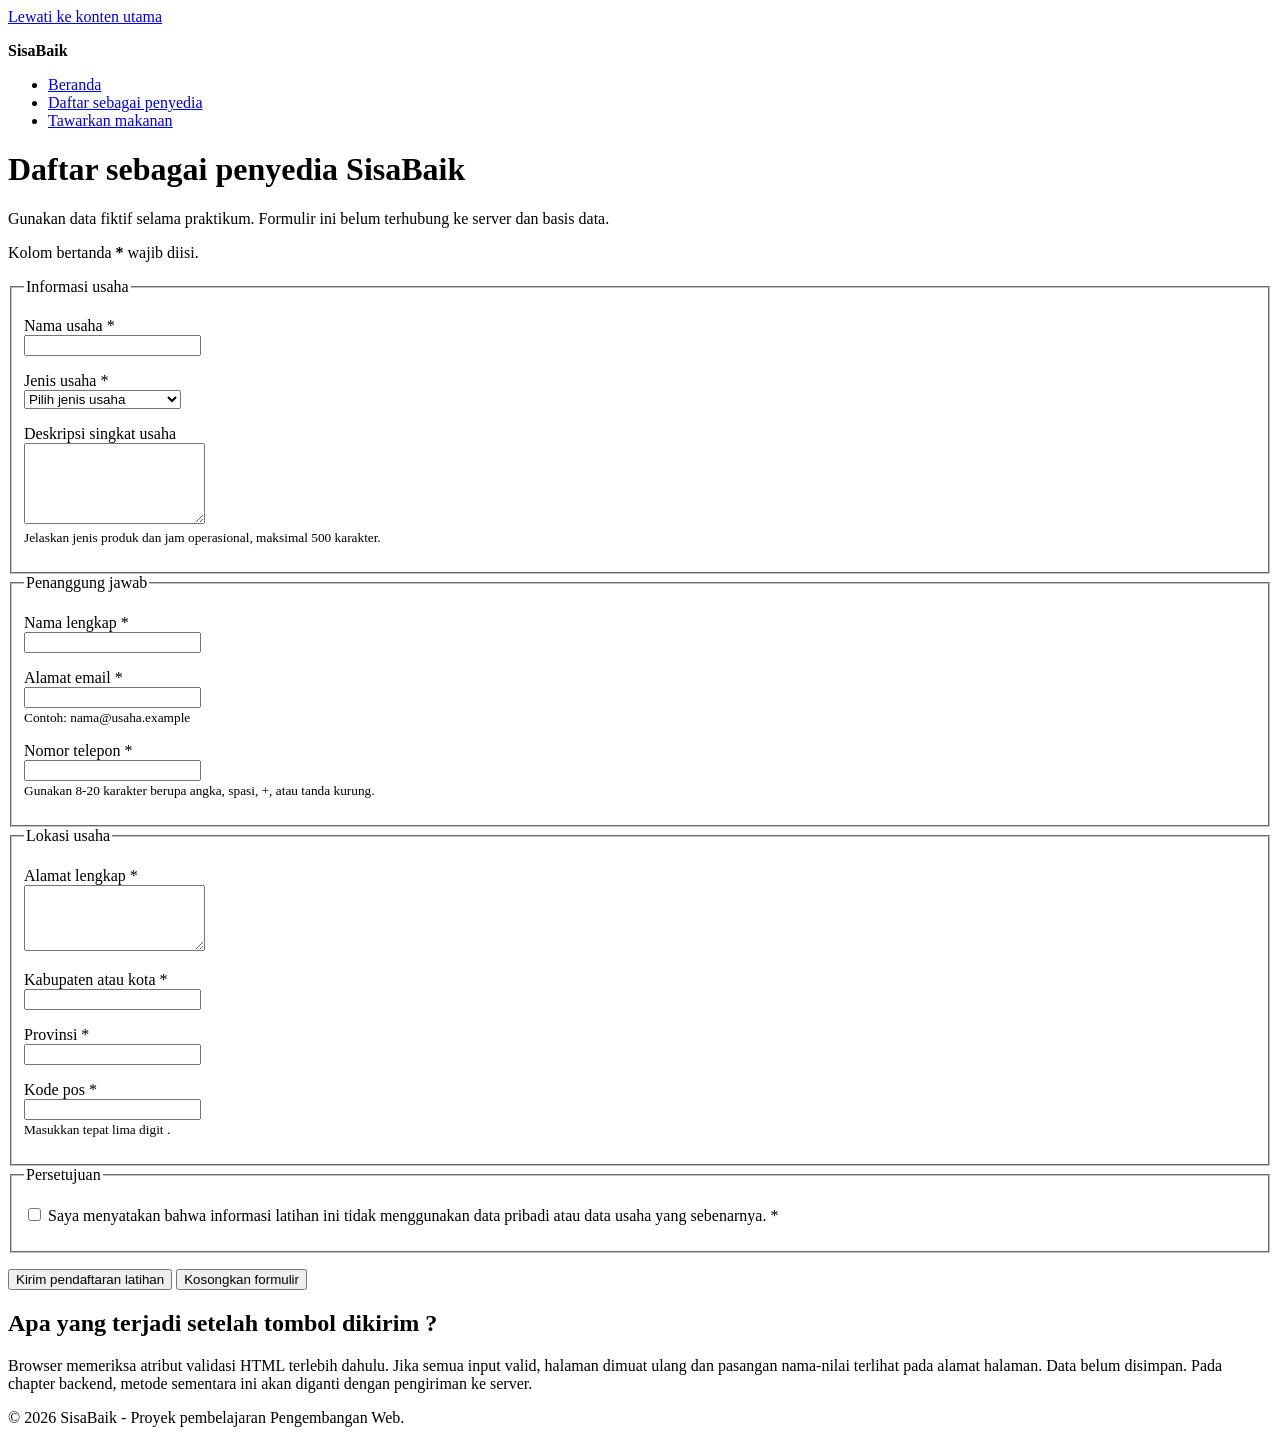
==== daftar-penyedia.html @ 54c1b7e6 "feat: add accessible provider registration form" ====
<!doctype html>
<html lang="id">
<head>
<meta charset="utf-8">
<meta name="viewport" content="width=device-width, initial-scale=1">
<meta
name="description"
content="Formulir prototipe untuk mendaftarkan usaha sebagai penyedia makanan di SisaBaik."
>
<title>Daftar Penyedia | SisaBaik</title>
</head>
<body>
<a href="#konten-utama">Lewati ke konten utama</a>

<header>
<p><strong>SisaBaik</strong></p>
<nav aria-label="Navigasi utama">
<ul>
<li><a href="index.html">Beranda</a></li>
<li>
<a href="daftar-penyedia.html" aria-current="page">
Daftar sebagai penyedia
</a>
</li>
<li><a href="tawarkan-makanan.html">Tawarkan makanan</a></li>
</ul>
</nav>
</header>

<main id="konten-utama" tabindex="-1">
<h1>Daftar sebagai penyedia SisaBaik</h1>
<p>
Gunakan data fiktif selama praktikum. Formulir ini belum terhubung ke server dan basis data.
</p>
<p id="petunjuk-wajib">Kolom bertanda <strong> *</strong> wajib diisi.</p>

<form
action="daftar-penyedia.html"
method="get"
aria-describedby="petunjuk-wajib"
>
<fieldset>
<legend>Informasi usaha</legend>

<p>
<label for="nama-usaha">Nama usaha *</label><br>
<input

type="text"
id="nama-usaha"
name="nama_usaha"
autocomplete="organization"
minlength="3"
maxlength="100"
required
>
</p>

<p>
<label for="jenis-usaha">Jenis usaha *</label><br>
<select id="jenis-usaha" name="jenis_usaha" required>
<option value="">Pilih jenis usaha</option>
<option value="restoran">Restoran</option>
<option value="toko-roti">Toko roti</option>
<option value="katering">Katering</option>
<option value="ritel">Toko ritel</option>
<option value="hotel">Hotel atau penginapan</option>
<option value="lainnya">Lainnya</option>
</select>
</p>

<p>
<label for="deskripsi-usaha">Deskripsi singkat usaha</label><br>
<textarea
id="deskripsi-usaha"
name="deskripsi_usaha"
rows="5"
maxlength="500"
aria-describedby="bantuan-deskripsi"
></textarea><br>
<small id="bantuan-deskripsi">
Jelaskan jenis produk dan jam operasional, maksimal 500 karakter.
</small>
</p>
</fieldset>

<fieldset>
<legend>Penanggung jawab</legend>

<p>
<label for="nama-penanggung-jawab">Nama lengkap *</label><br>
<input
type="text"
id="nama-penanggung-jawab"
name="nama_penanggung_jawab"
autocomplete="name"
minlength="3"
maxlength="100"
required
>
</p>

<p>
<label for="email">Alamat email *</label><br>
<input
type="email"
id="email"
name="email"
autocomplete="email"
maxlength="254"
aria-describedby="bantuan-email"
required
><br>
<small id="bantuan-email">Contoh: nama@usaha.example</small>
</p>

<p>
<label for="telepon">Nomor telepon *</label><br>
<input
type="tel"
id="telepon"
name="telepon"
autocomplete="tel"
inputmode="tel"
pattern="[0-9+() ]{8,20}"
aria-describedby="bantuan-telepon"
required
><br>
<small id="bantuan-telepon">
Gunakan 8-20 karakter berupa angka, spasi, +, atau tanda kurung.
</small>
</p>
</fieldset>

<fieldset>
<legend>Lokasi usaha</legend>

<p>
<label for="alamat">Alamat lengkap *</label><br>
<textarea
id="alamat"
name="alamat"
rows="4"
autocomplete="street-address"
minlength="10"
maxlength="250"
required
></textarea>
</p>

<p>
<label for="kota">Kabupaten atau kota *</label><br>
<input
type="text"
id="kota"
name="kota"
autocomplete="address-level2"
maxlength="100"
required
>
</p>
<p>
<label for="provinsi">Provinsi *</label><br>
<input
type="text"
id="provinsi"
name="provinsi"
autocomplete="address-level1"
maxlength="100"
required
>
</p>

<p>
<label for="kode-pos">Kode pos *</label><br>
<input
type="text"
id="kode-pos"
name="kode_pos"
autocomplete="postal-code"
inputmode="numeric"
pattern="[0-9]{5}"
aria-describedby="bantuan-kode-pos"
required
><br>
<small id="bantuan-kode-pos">Masukkan tepat lima digit .</small>
</p>
</fieldset>

<fieldset>
<legend>Persetujuan</legend>
<p>
<input
type="checkbox"
id="persetujuan"
name="persetujuan"
value="setuju"
required

<label for="persetujuan">
Saya menyatakan bahwa informasi latihan ini tidak menggunakan
data pribadi atau data usaha yang sebenarnya. *
</label>
</p>
</fieldset>

<p>
<button type="submit">Kirim pendaftaran latihan</button>
<button type="reset">Kosongkan formulir</button>
</p>
</form>

<section aria-labelledby="catatan-prototipe">
<h2 id="catatan-prototipe">Apa yang terjadi setelah tombol dikirim ?</h2>
<p>
Browser memeriksa atribut validasi HTML terlebih dahulu. Jika semua
input valid, halaman dimuat ulang dan pasangan nama-nilai terlihat
pada alamat halaman. Data belum disimpan. Pada chapter backend,
metode sementara ini akan diganti dengan pengiriman ke server.
</p>
</section>
</main>

<footer>
<p>&copy; 2026 SisaBaik - Proyek pembelajaran Pengembangan Web.</p>
</footer>
</body>
</html>
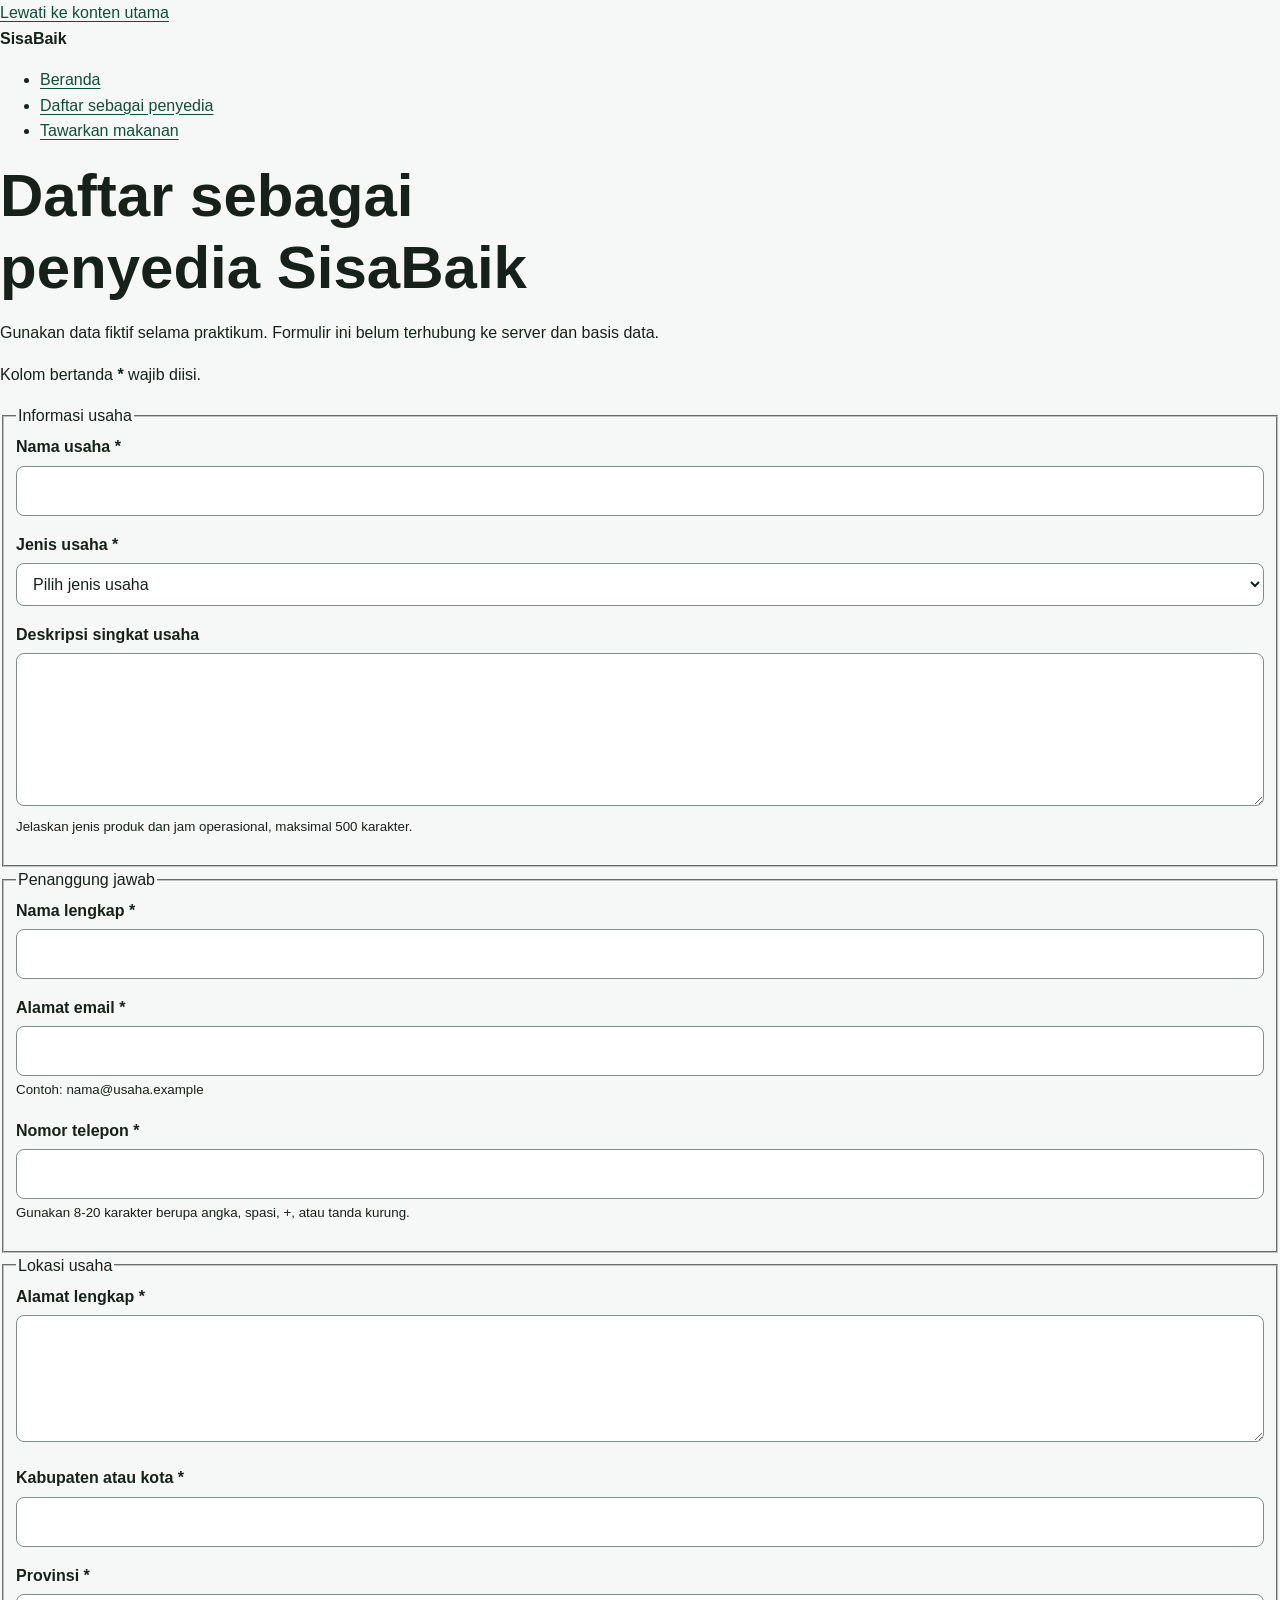
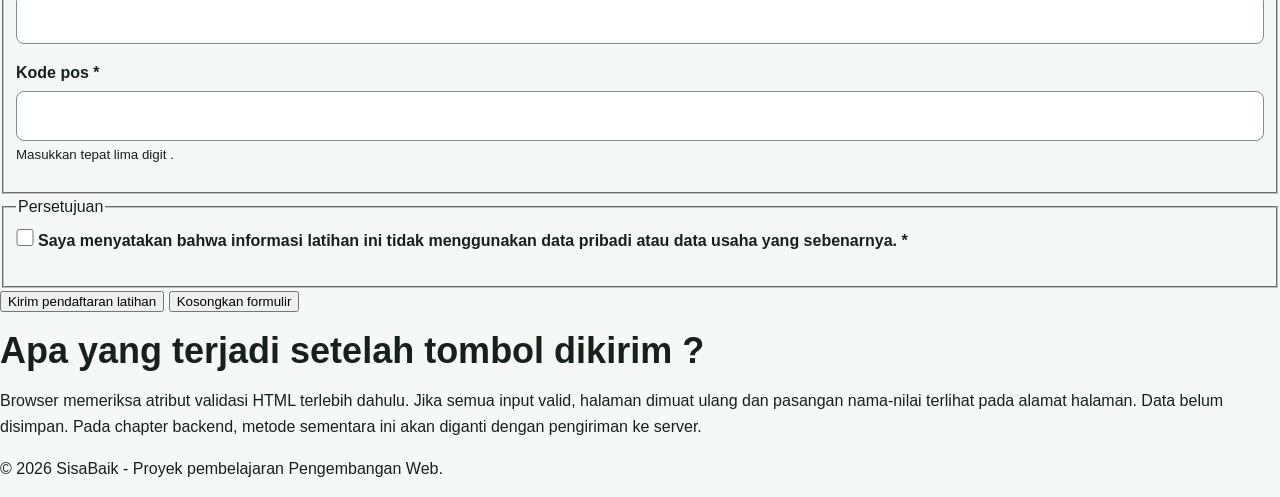
==== commit ac0a3110: "feat: add responsive SisaBaik visual system" ====
--- a/daftar-penyedia.html
+++ b/daftar-penyedia.html
@@ -8,6 +8,7 @@
 content="Formulir prototipe untuk mendaftarkan usaha sebagai penyedia makanan di SisaBaik."
 >
 <title>Daftar Penyedia | SisaBaik</title>
+<link rel="stylesheet" href="styles.css">
 </head>
 <body>
 <a href="#konten-utama">Lewati ke konten utama</a>
@@ -196,7 +197,7 @@
 name="persetujuan"
 value="setuju"
 required
-
+>
 <label for="persetujuan">
 Saya menyatakan bahwa informasi latihan ini tidak menggunakan
 data pribadi atau data usaha yang sebenarnya. *
@@ -225,6 +226,4 @@
 <p>&copy; 2026 SisaBaik - Proyek pembelajaran Pengembangan Web.</p>
 </footer>
 </body>
-</html>
-
-
+</html>
--- a/styles.css
+++ b/styles.css
@@ -0,0 +1,433 @@
+:root {
+  --color-primary: #176b4d;
+  --color-primary-dark: #0f4f39;
+  --color-primary-soft: #e8f5ef;
+  --color-accent: #f2b84b;
+  --color-text: #17211b;
+  --color-muted: #52615a;
+  --color-surface: #ffffff;
+  --color-background: #f5f8f6;
+  --color-border: #cbd8d1;
+  --color-danger: #a52a2a;
+  --shadow-card: 0 0.5rem 1.5rem rgb(23 33 27 / 10%);
+  --radius-small: 0.5rem;
+  --radius-medium: 0.9rem;
+  --radius-large: 1.4rem;
+  --content-width: 72rem;
+}
+
+*,
+*::before,
+*::after {
+  box-sizing: border-box;
+}
+
+html {
+  scroll-behavior: smooth;
+}
+
+body {
+  margin: 0;
+  background: var(--color-background);
+  color: var(--color-text);
+  font-family: Arial, Helvetica, sans-serif;
+  font-size: 1rem;
+  line-height: 1.6;
+}
+
+h1,
+h2,
+h3,
+p {
+  margin-block-start: 0;
+}
+
+h1,
+h2,
+h3 {
+  line-height: 1.2;
+}
+
+h1 {
+  max-width: 18ch;
+  margin-block-end: 1rem;
+  font-size: clamp(2rem, 7vw, 3.75rem);
+}
+
+h2 {
+  margin-block-end: 1rem;
+  font-size: clamp(1.5rem, 4vw, 2.25rem);
+}
+
+h3 {
+  margin-block-end: 0.6rem;
+  font-size: 1.2rem;
+}
+
+a {
+  color: var(--color-primary-dark);
+  text-underline-offset: 0.2em;
+}
+
+a:hover {
+  text-decoration-thickness: 0.18em;
+}
+
+:focus-visible {
+  outline: 0.2rem solid var(--color-accent);
+  outline-offset: 0.2rem;
+}
+
+.skip-link {
+  position: absolute;
+  inset-block-start: 0.5rem;
+  inset-inline-start: 0.5rem;
+  z-index: 100;
+  padding: 0.7rem 1rem;
+  border-radius: var(--radius-small);
+  background: var(--color-text);
+  color: var(--color-surface);
+  transform: translateY(-180%);
+}
+
+.skip-link:focus {
+  transform: translateY(0);
+}
+
+.container {
+  width: min(100% - 2rem, var(--content-width));
+  margin-inline: auto;
+}
+
+.site-header {
+  background: var(--color-surface);
+  border-block-end: 0.0625rem solid var(--color-border);
+}
+
+.header-layout {
+  display: flex;
+  flex-direction: column;
+  gap: 0.75rem;
+  padding-block: 1rem;
+}
+
+.brand {
+  margin: 0;
+  color: var(--color-primary-dark);
+  font-size: 1.4rem;
+  font-weight: 700;
+}
+
+.nav-list {
+  display: flex;
+  flex-wrap: wrap;
+  gap: 0.5rem 1rem;
+  margin: 0;
+  padding: 0;
+  list-style: none;
+}
+
+.nav-list a {
+  display: inline-block;
+  padding-block: 0.35rem;
+  font-weight: 700;
+}
+
+.nav-list a[aria-current="page"] {
+  color: var(--color-primary);
+  text-decoration-thickness: 0.2em;
+}
+
+.hero {
+  padding-block: clamp(3rem, 10vw, 7rem);
+  background:
+    linear-gradient(135deg, rgb(232 245 239 / 95%), rgb(255 255 255 / 92%));
+}
+
+.hero-layout {
+  display: grid;
+  gap: 2rem;
+  align-items: center;
+}
+
+.eyebrow {
+  margin-block-end: 0.5rem;
+  color: var(--color-primary-dark);
+  font-weight: 700;
+  letter-spacing: 0.05em;
+  text-transform: uppercase;
+}
+
+.lead {
+  max-width: 62ch;
+  color: var(--color-muted);
+  font-size: 1.1rem;
+}
+
+.hero-panel {
+  padding: 1.5rem;
+  border: 0.0625rem solid var(--color-border);
+  border-radius: var(--radius-large);
+  background: var(--color-surface);
+  box-shadow: var(--shadow-card);
+}
+
+.hero-panel strong {
+  display: block;
+  color: var(--color-primary-dark);
+  font-size: 2rem;
+}
+
+.button-group,
+.form-actions {
+  display: flex;
+  flex-wrap: wrap;
+  gap: 0.75rem;
+  align-items: center;
+}
+
+.button {
+  display: inline-block;
+  padding: 0.75rem 1rem;
+  border: 0.125rem solid var(--color-primary);
+  border-radius: var(--radius-small);
+  background: var(--color-primary);
+  color: var(--color-surface);
+  font: inherit;
+  font-weight: 700;
+  line-height: 1.2;
+  text-decoration: none;
+  cursor: pointer;
+}
+
+.button:hover {
+  background: var(--color-primary-dark);
+  border-color: var(--color-primary-dark);
+}
+
+.button-secondary {
+  background: transparent;
+  color: var(--color-primary-dark);
+}
+
+.section {
+  padding-block: clamp(2.5rem, 7vw, 5rem);
+}
+
+.section-alt {
+  background: var(--color-surface);
+}
+
+.section-intro {
+  max-width: 65ch;
+  color: var(--color-muted);
+}
+
+.steps-grid,
+.benefit-grid,
+.offer-grid {
+  display: grid;
+  grid-template-columns: 1fr;
+  gap: 1rem;
+}
+.card {
+  padding: 1.25rem;
+  border: 0.0625rem solid var(--color-border);
+  border-radius: var(--radius-medium);
+  background: var(--color-surface);
+  box-shadow: var(--shadow-card);
+}
+
+.step-number {
+  display: inline-grid;
+  width: 2.25rem;
+  height: 2.25rem;
+  margin-block-end: 0.75rem;
+  place-items: center;
+  border-radius: 50%;
+  background: var(--color-primary-soft);
+  color: var(--color-primary-dark);
+  font-weight: 700;
+}
+
+.offer-card {
+  display: flex;
+  flex-direction: column;
+  overflow: hidden;
+  border: 0.0625rem solid var(--color-border);
+  border-radius: var(--radius-medium);
+  background: var(--color-surface);
+  box-shadow: var(--shadow-card);
+}
+
+.offer-card__visual {
+  min-height: 8rem;
+  background: linear-gradient(
+    135deg,
+    var(--color-primary),
+    var(--color-primary-dark)
+  );
+}
+
+.offer-card__content {
+  display: flex;
+  flex: 1;
+  flex-direction: column;
+  padding: 1.25rem;
+}
+
+.offer-card__meta {
+  color: var(--color-muted);
+}
+
+.offer-card__price {
+  margin-block-start: auto;
+  font-size: 1.15rem;
+}
+
+.badge {
+  display: inline-block;
+  width: fit-content;
+  margin-block-end: 0.75rem;
+  padding: 0.25rem 0.6rem;
+  border-radius: 999px;
+  background: var(--color-primary-soft);
+  color: var(--color-primary-dark);
+  font-size: 0.85rem;
+  font-weight: 700;
+}
+
+.notice {
+  padding: 1rem;
+  border-inline-start: 0.3rem solid var(--color-primary);
+  border-radius: var(--radius-small);
+  background: var(--color-primary-soft);
+}
+
+.page-heading {
+  padding-block: clamp(2.5rem, 7vw, 5rem) 2rem;
+}
+
+.form-card {
+  max-width: 56rem;
+  margin-block-end: 3rem;
+  padding: clamp(1rem, 4vw, 2rem);
+  border: 0.0625rem solid var(--color-border);
+  border-radius: var(--radius-large);
+  background: var(--color-surface);
+  box-shadow: var(--shadow-card);
+}
+
+.form-section {
+  margin: 0 0 1.5rem;
+  padding: 1.25rem;
+  border: 0.0625rem solid var(--color-border);
+  border-radius: var(--radius-medium);
+}
+
+.form-section legend {
+  padding-inline: 0.4rem;
+  color: var(--color-primary-dark);
+  font-size: 1.1rem;
+  font-weight: 700;
+}
+
+label {
+  display: inline-block;
+  margin-block-end: 0.35rem;
+  font-weight: 700;
+}
+
+input,
+select,
+textarea {
+  width: 100%;
+  padding: 0.7rem 0.75rem;
+  border: 0.0625rem solid #809087;
+  border-radius: var(--radius-small);
+  background: var(--color-surface);
+  color: var(--color-text);
+  font: inherit;
+}
+
+textarea {
+  resize: vertical;
+}
+
+input:focus,
+select:focus,
+textarea:focus {
+  border-color: var(--color-primary-dark);
+}
+
+input[type="checkbox"],
+input[type="radio"] {
+  width: 1.1rem;
+  height: 1.1rem;
+  margin: 0.2rem 0 0;
+  accent-color: var(--color-primary);
+}
+
+.required-note {
+  color: var(--color-muted);
+}
+
+.site-footer {
+  padding-block: 2rem;
+  background: var(--color-primary-dark);
+  color: var(--color-surface);
+}
+
+.site-footer a {
+  color: var(--color-surface);
+}
+
+.footer-layout {
+  display: flex;
+  flex-direction: column;
+  gap: 0.5rem;
+}
+
+.footer-layout p,
+.footer-layout address {
+  margin: 0;
+}
+
+@media (min-width: 48rem) {
+  .header-layout {
+    flex-direction: row;
+    justify-content: space-between;
+    align-items: center;
+  }
+
+  .hero-layout {
+    grid-template-columns: minmax(0, 1.5fr) minmax(15rem, 0.7fr);
+  }
+
+  .steps-grid,
+  .benefit-grid {
+    grid-template-columns: repeat(3, minmax(0, 1fr));
+  }
+
+  .offer-grid {
+    grid-template-columns: repeat(2, minmax(0, 1fr));
+  }
+
+  .footer-layout {
+    flex-direction: row;
+    justify-content: space-between;
+    align-items: center;
+  }
+}
+
+@media (min-width: 68rem) {
+  .offer-grid {
+    grid-template-columns: repeat(3, minmax(0, 1fr));
+  }
+}
+
+@media (prefers-reduced-motion: reduce) {
+  html {
+    scroll-behavior: auto;
+  }
+}
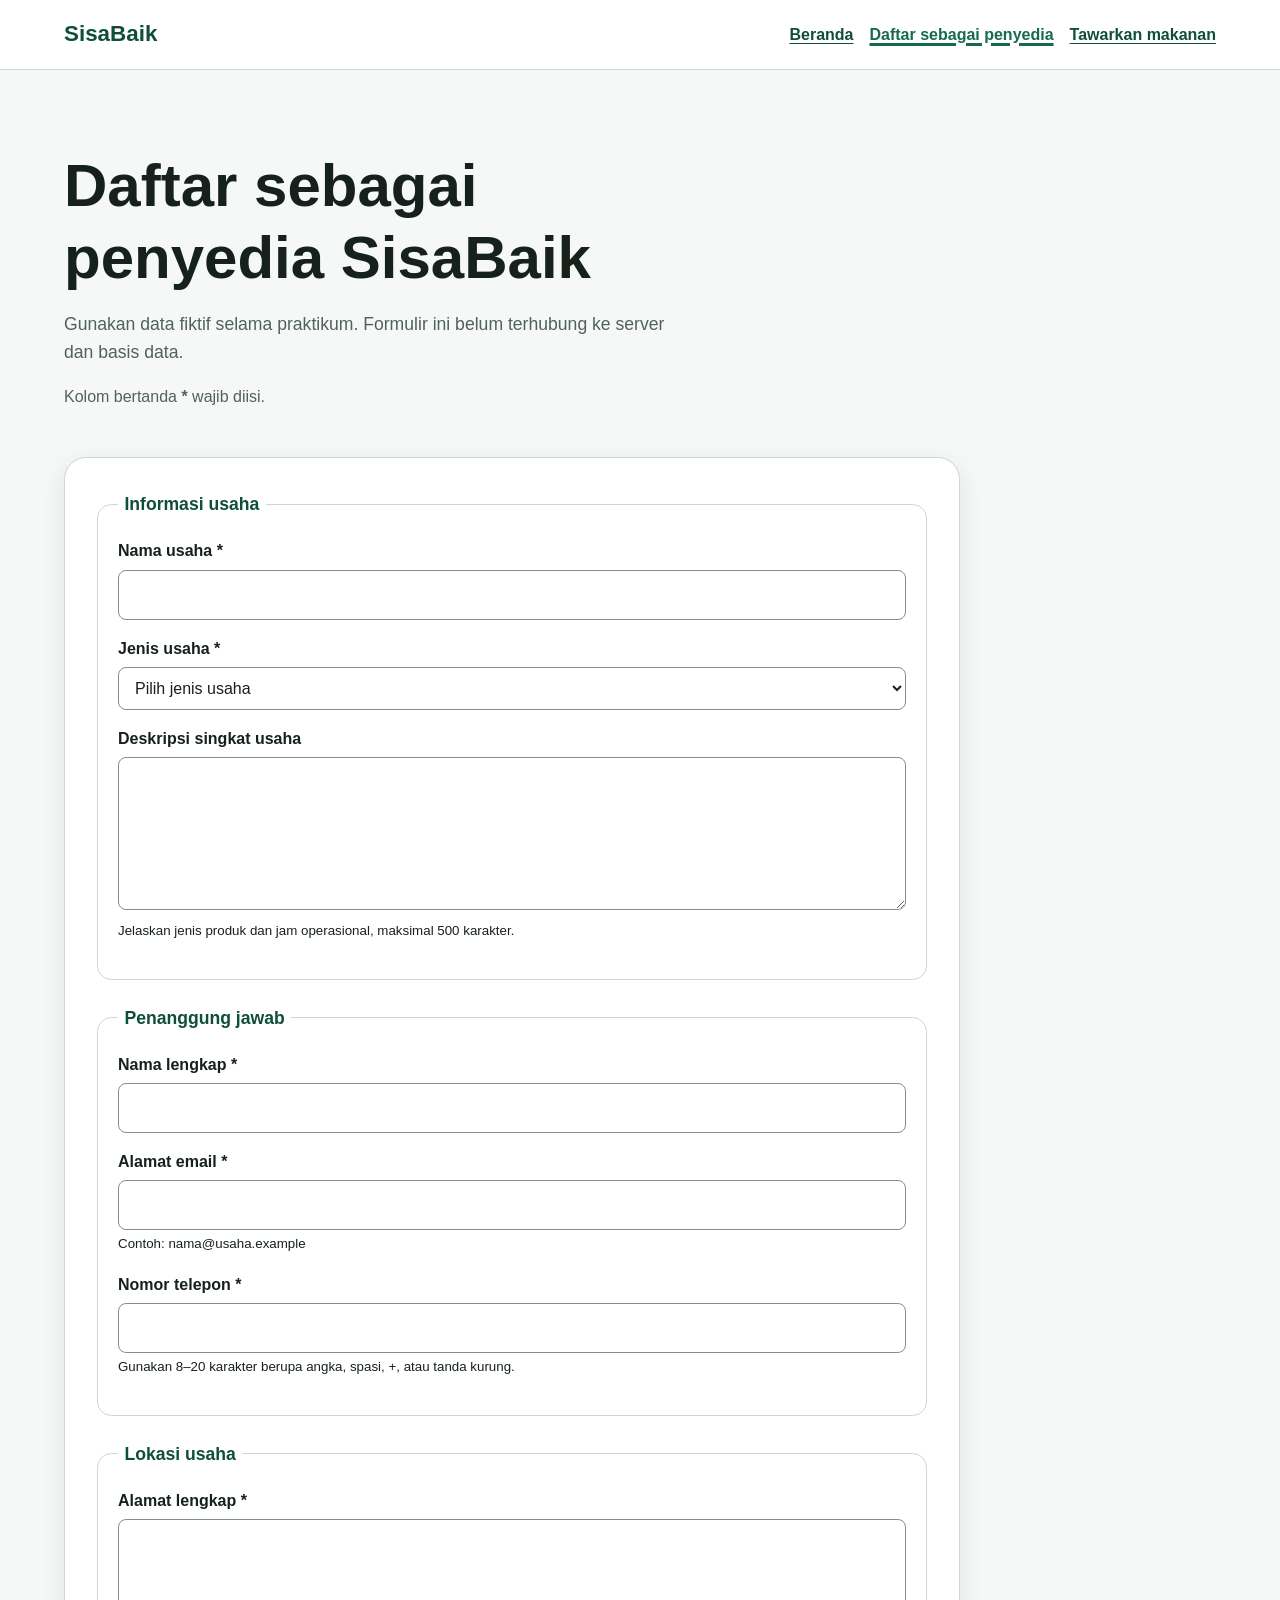
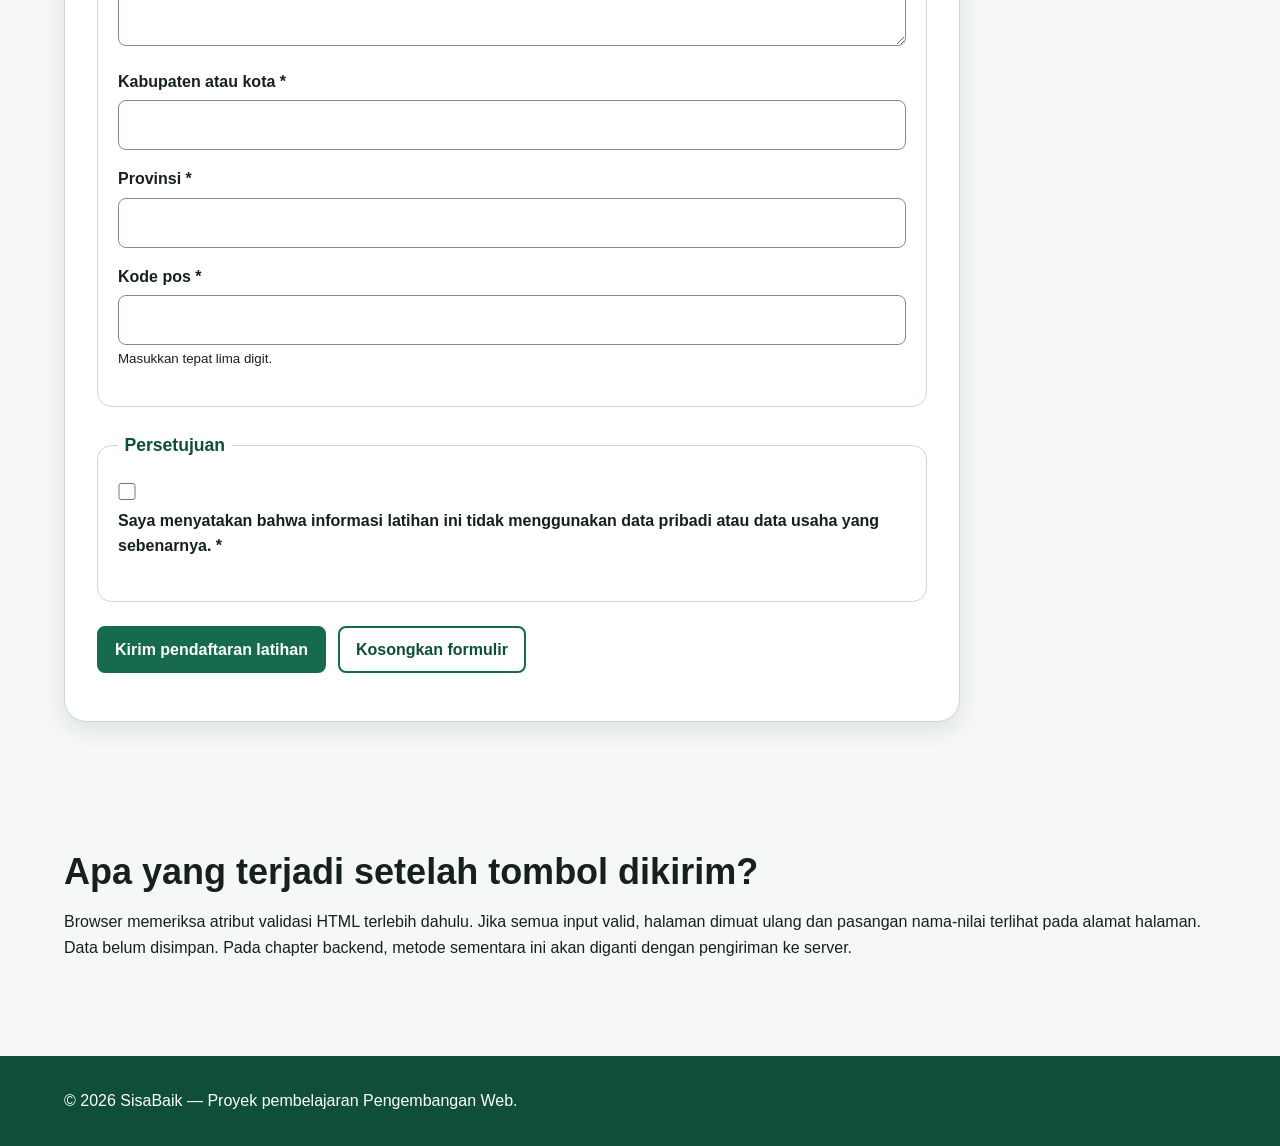
==== commit 3aae457d: "style: apply responsive layout to SisaBaik pages" ====
--- a/daftar-penyedia.html
+++ b/daftar-penyedia.html
@@ -1,229 +1,290 @@
 <!doctype html>
 <html lang="id">
-<head>
-<meta charset="utf-8">
-<meta name="viewport" content="width=device-width, initial-scale=1">
-<meta
-name="description"
-content="Formulir prototipe untuk mendaftarkan usaha sebagai penyedia makanan di SisaBaik."
->
-<title>Daftar Penyedia | SisaBaik</title>
-<link rel="stylesheet" href="styles.css">
-</head>
-<body>
-<a href="#konten-utama">Lewati ke konten utama</a>
-
-<header>
-<p><strong>SisaBaik</strong></p>
-<nav aria-label="Navigasi utama">
-<ul>
-<li><a href="index.html">Beranda</a></li>
-<li>
-<a href="daftar-penyedia.html" aria-current="page">
-Daftar sebagai penyedia
-</a>
-</li>
-<li><a href="tawarkan-makanan.html">Tawarkan makanan</a></li>
-</ul>
-</nav>
-</header>
-
-<main id="konten-utama" tabindex="-1">
-<h1>Daftar sebagai penyedia SisaBaik</h1>
-<p>
-Gunakan data fiktif selama praktikum. Formulir ini belum terhubung ke server dan basis data.
-</p>
-<p id="petunjuk-wajib">Kolom bertanda <strong> *</strong> wajib diisi.</p>
-
-<form
-action="daftar-penyedia.html"
-method="get"
-aria-describedby="petunjuk-wajib"
->
-<fieldset>
-<legend>Informasi usaha</legend>
-
-<p>
-<label for="nama-usaha">Nama usaha *</label><br>
-<input
-
-type="text"
-id="nama-usaha"
-name="nama_usaha"
-autocomplete="organization"
-minlength="3"
-maxlength="100"
-required
->
-</p>
-
-<p>
-<label for="jenis-usaha">Jenis usaha *</label><br>
-<select id="jenis-usaha" name="jenis_usaha" required>
-<option value="">Pilih jenis usaha</option>
-<option value="restoran">Restoran</option>
-<option value="toko-roti">Toko roti</option>
-<option value="katering">Katering</option>
-<option value="ritel">Toko ritel</option>
-<option value="hotel">Hotel atau penginapan</option>
-<option value="lainnya">Lainnya</option>
-</select>
-</p>
-
-<p>
-<label for="deskripsi-usaha">Deskripsi singkat usaha</label><br>
-<textarea
-id="deskripsi-usaha"
-name="deskripsi_usaha"
-rows="5"
-maxlength="500"
-aria-describedby="bantuan-deskripsi"
-></textarea><br>
-<small id="bantuan-deskripsi">
-Jelaskan jenis produk dan jam operasional, maksimal 500 karakter.
-</small>
-</p>
-</fieldset>
-
-<fieldset>
-<legend>Penanggung jawab</legend>
-
-<p>
-<label for="nama-penanggung-jawab">Nama lengkap *</label><br>
-<input
-type="text"
-id="nama-penanggung-jawab"
-name="nama_penanggung_jawab"
-autocomplete="name"
-minlength="3"
-maxlength="100"
-required
->
-</p>
-
-<p>
-<label for="email">Alamat email *</label><br>
-<input
-type="email"
-id="email"
-name="email"
-autocomplete="email"
-maxlength="254"
-aria-describedby="bantuan-email"
-required
-><br>
-<small id="bantuan-email">Contoh: nama@usaha.example</small>
-</p>
-
-<p>
-<label for="telepon">Nomor telepon *</label><br>
-<input
-type="tel"
-id="telepon"
-name="telepon"
-autocomplete="tel"
-inputmode="tel"
-pattern="[0-9+() ]{8,20}"
-aria-describedby="bantuan-telepon"
-required
-><br>
-<small id="bantuan-telepon">
-Gunakan 8-20 karakter berupa angka, spasi, +, atau tanda kurung.
-</small>
-</p>
-</fieldset>
-
-<fieldset>
-<legend>Lokasi usaha</legend>
-
-<p>
-<label for="alamat">Alamat lengkap *</label><br>
-<textarea
-id="alamat"
-name="alamat"
-rows="4"
-autocomplete="street-address"
-minlength="10"
-maxlength="250"
-required
-></textarea>
-</p>
-
-<p>
-<label for="kota">Kabupaten atau kota *</label><br>
-<input
-type="text"
-id="kota"
-name="kota"
-autocomplete="address-level2"
-maxlength="100"
-required
->
-</p>
-<p>
-<label for="provinsi">Provinsi *</label><br>
-<input
-type="text"
-id="provinsi"
-name="provinsi"
-autocomplete="address-level1"
-maxlength="100"
-required
->
-</p>
-
-<p>
-<label for="kode-pos">Kode pos *</label><br>
-<input
-type="text"
-id="kode-pos"
-name="kode_pos"
-autocomplete="postal-code"
-inputmode="numeric"
-pattern="[0-9]{5}"
-aria-describedby="bantuan-kode-pos"
-required
-><br>
-<small id="bantuan-kode-pos">Masukkan tepat lima digit .</small>
-</p>
-</fieldset>
-
-<fieldset>
-<legend>Persetujuan</legend>
-<p>
-<input
-type="checkbox"
-id="persetujuan"
-name="persetujuan"
-value="setuju"
-required
->
-<label for="persetujuan">
-Saya menyatakan bahwa informasi latihan ini tidak menggunakan
-data pribadi atau data usaha yang sebenarnya. *
-</label>
-</p>
-</fieldset>
-
-<p>
-<button type="submit">Kirim pendaftaran latihan</button>
-<button type="reset">Kosongkan formulir</button>
-</p>
-</form>
-
-<section aria-labelledby="catatan-prototipe">
-<h2 id="catatan-prototipe">Apa yang terjadi setelah tombol dikirim ?</h2>
-<p>
-Browser memeriksa atribut validasi HTML terlebih dahulu. Jika semua
-input valid, halaman dimuat ulang dan pasangan nama-nilai terlihat
-pada alamat halaman. Data belum disimpan. Pada chapter backend,
-metode sementara ini akan diganti dengan pengiriman ke server.
-</p>
-</section>
-</main>
-
-<footer>
-<p>&copy; 2026 SisaBaik - Proyek pembelajaran Pengembangan Web.</p>
-</footer>
-</body>
+  <head>
+    <meta charset="utf-8">
+    <meta name="viewport" content="width=device-width, initial-scale=1">
+
+    <meta
+      name="description"
+      content="Formulir prototipe untuk mendaftarkan usaha sebagai penyedia makanan di SisaBaik."
+    >
+
+    <title>Daftar Penyedia | SisaBaik</title>
+
+    <link rel="stylesheet" href="styles.css">
+  </head>
+
+  <body>
+    <a class="skip-link" href="#konten-utama">
+      Lewati ke konten utama
+    </a>
+
+    <header class="site-header">
+      <div class="container header-layout">
+        <p class="brand">SisaBaik</p>
+
+        <nav aria-label="Navigasi utama">
+          <ul class="nav-list">
+            <li>
+              <a href="index.html">Beranda</a>
+            </li>
+
+            <li>
+              <a href="daftar-penyedia.html" aria-current="page">
+                Daftar sebagai penyedia
+              </a>
+            </li>
+
+            <li>
+              <a href="tawarkan-makanan.html">
+                Tawarkan makanan
+              </a>
+            </li>
+          </ul>
+        </nav>
+      </div>
+    </header>
+
+    <main class="container" id="konten-utama" tabindex="-1">
+      <div class="page-heading">
+        <h1>Daftar sebagai penyedia SisaBaik</h1>
+
+        <p class="lead">
+          Gunakan data fiktif selama praktikum. Formulir ini belum terhubung
+          ke server dan basis data.
+        </p>
+
+        <p class="required-note" id="petunjuk-wajib">
+          Kolom bertanda <strong>*</strong> wajib diisi.
+        </p>
+      </div>
+
+      <form
+        class="form-card"
+        action="daftar-penyedia.html"
+        method="get"
+        aria-describedby="petunjuk-wajib"
+      >
+        <fieldset class="form-section">
+          <legend>Informasi usaha</legend>
+
+          <p>
+            <label for="nama-usaha">Nama usaha *</label><br>
+
+            <input
+              type="text"
+              id="nama-usaha"
+              name="nama_usaha"
+              autocomplete="organization"
+              minlength="3"
+              maxlength="100"
+              required
+            >
+          </p>
+
+          <p>
+            <label for="jenis-usaha">Jenis usaha *</label><br>
+
+            <select id="jenis-usaha" name="jenis_usaha" required>
+              <option value="">Pilih jenis usaha</option>
+              <option value="restoran">Restoran</option>
+              <option value="toko-roti">Toko roti</option>
+              <option value="katering">Katering</option>
+              <option value="ritel">Toko ritel</option>
+              <option value="hotel">Hotel atau penginapan</option>
+              <option value="lainnya">Lainnya</option>
+            </select>
+          </p>
+
+          <p>
+            <label for="deskripsi-usaha">
+              Deskripsi singkat usaha
+            </label><br>
+
+            <textarea
+              id="deskripsi-usaha"
+              name="deskripsi_usaha"
+              rows="5"
+              maxlength="500"
+              aria-describedby="bantuan-deskripsi"
+            ></textarea><br>
+
+            <small id="bantuan-deskripsi">
+              Jelaskan jenis produk dan jam operasional, maksimal 500 karakter.
+            </small>
+          </p>
+        </fieldset>
+
+        <fieldset class="form-section">
+          <legend>Penanggung jawab</legend>
+
+          <p>
+            <label for="nama-penanggung-jawab">
+              Nama lengkap *
+            </label><br>
+
+            <input
+              type="text"
+              id="nama-penanggung-jawab"
+              name="nama_penanggung_jawab"
+              autocomplete="name"
+              minlength="3"
+              maxlength="100"
+              required
+            >
+          </p>
+
+          <p>
+            <label for="email">Alamat email *</label><br>
+
+            <input
+              type="email"
+              id="email"
+              name="email"
+              autocomplete="email"
+              maxlength="254"
+              aria-describedby="bantuan-email"
+              required
+            ><br>
+
+            <small id="bantuan-email">
+              Contoh: nama@usaha.example
+            </small>
+          </p>
+
+          <p>
+            <label for="telepon">Nomor telepon *</label><br>
+
+            <input
+              type="tel"
+              id="telepon"
+              name="telepon"
+              autocomplete="tel"
+              inputmode="tel"
+              pattern="[0-9+() ]{8,20}"
+              aria-describedby="bantuan-telepon"
+              required
+            ><br>
+
+            <small id="bantuan-telepon">
+              Gunakan 8–20 karakter berupa angka, spasi, +, atau tanda kurung.
+            </small>
+          </p>
+        </fieldset>
+
+        <fieldset class="form-section">
+          <legend>Lokasi usaha</legend>
+
+          <p>
+            <label for="alamat">Alamat lengkap *</label><br>
+
+            <textarea
+              id="alamat"
+              name="alamat"
+              rows="4"
+              autocomplete="street-address"
+              minlength="10"
+              maxlength="250"
+              required
+            ></textarea>
+          </p>
+
+          <p>
+            <label for="kota">Kabupaten atau kota *</label><br>
+
+            <input
+              type="text"
+              id="kota"
+              name="kota"
+              autocomplete="address-level2"
+              maxlength="100"
+              required
+            >
+          </p>
+
+          <p>
+            <label for="provinsi">Provinsi *</label><br>
+
+            <input
+              type="text"
+              id="provinsi"
+              name="provinsi"
+              autocomplete="address-level1"
+              maxlength="100"
+              required
+            >
+          </p>
+
+          <p>
+            <label for="kode-pos">Kode pos *</label><br>
+
+            <input
+              type="text"
+              id="kode-pos"
+              name="kode_pos"
+              autocomplete="postal-code"
+              inputmode="numeric"
+              pattern="[0-9]{5}"
+              aria-describedby="bantuan-kode-pos"
+              required
+            ><br>
+
+            <small id="bantuan-kode-pos">
+              Masukkan tepat lima digit.
+            </small>
+          </p>
+        </fieldset>
+
+        <fieldset class="form-section">
+          <legend>Persetujuan</legend>
+
+          <p>
+            <input
+              type="checkbox"
+              id="persetujuan"
+              name="persetujuan"
+              value="setuju"
+              required
+            >
+
+            <label for="persetujuan">
+              Saya menyatakan bahwa informasi latihan ini tidak menggunakan
+              data pribadi atau data usaha yang sebenarnya. *
+            </label>
+          </p>
+        </fieldset>
+
+        <p class="form-actions">
+          <button class="button" type="submit">
+            Kirim pendaftaran latihan
+          </button>
+
+          <button class="button button-secondary" type="reset">
+            Kosongkan formulir
+          </button>
+        </p>
+      </form>
+
+      <section class="section" aria-labelledby="catatan-prototipe">
+        <h2 id="catatan-prototipe">
+          Apa yang terjadi setelah tombol dikirim?
+        </h2>
+
+        <p>
+          Browser memeriksa atribut validasi HTML terlebih dahulu. Jika semua
+          input valid, halaman dimuat ulang dan pasangan nama-nilai terlihat
+          pada alamat halaman. Data belum disimpan. Pada chapter backend,
+          metode sementara ini akan diganti dengan pengiriman ke server.
+        </p>
+      </section>
+    </main>
+
+    <footer class="site-footer">
+      <div class="container footer-layout">
+        <p>
+          &copy; 2026 SisaBaik — Proyek pembelajaran Pengembangan Web.
+        </p>
+      </div>
+    </footer>
+  </body>
 </html>
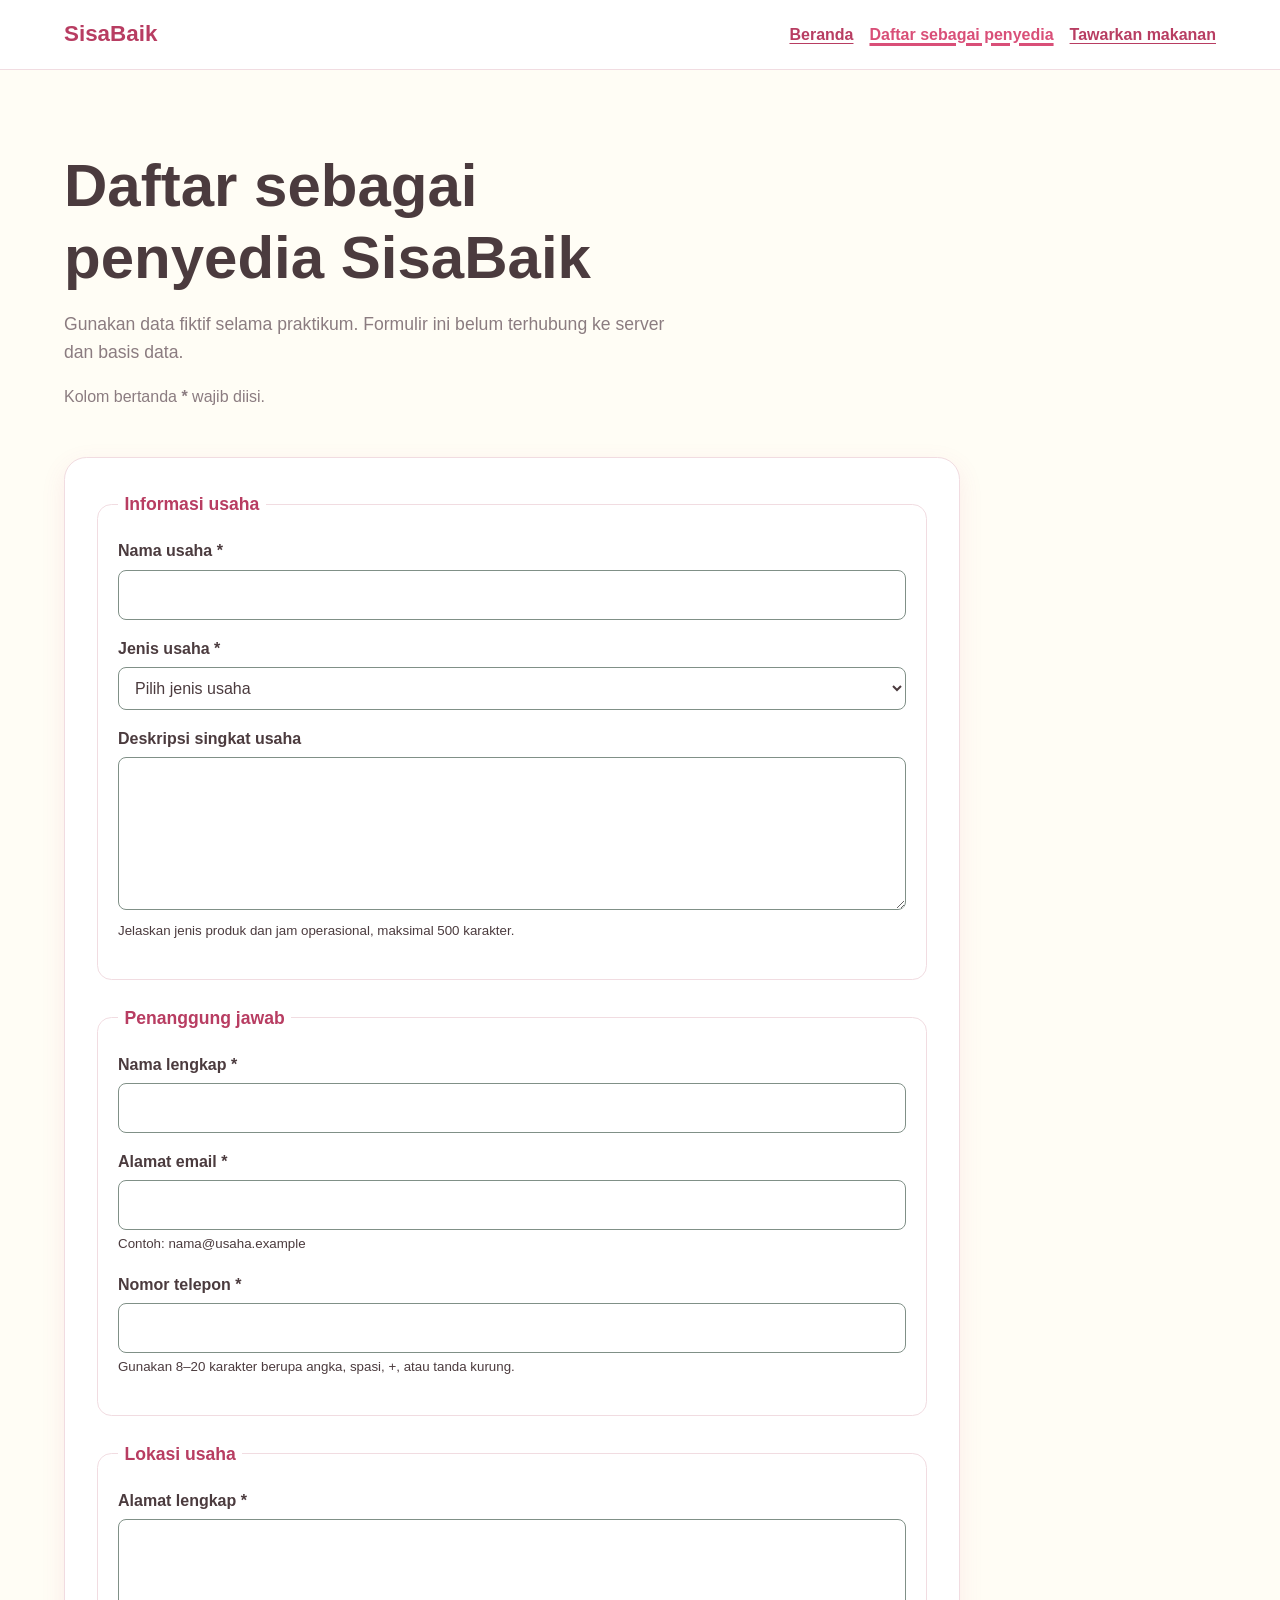
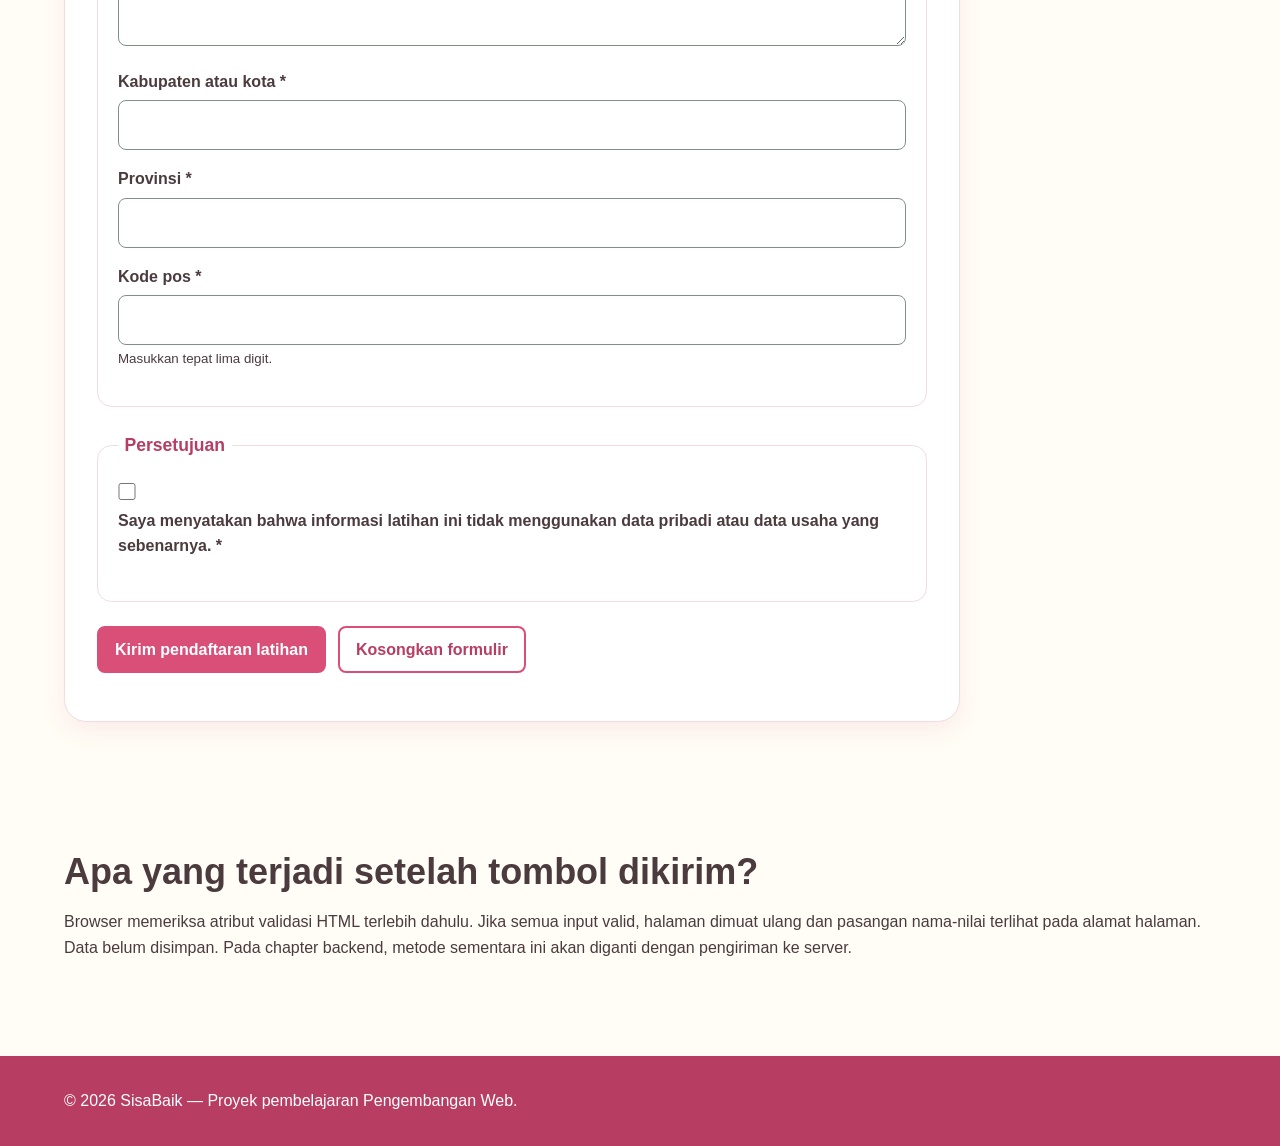
==== commit 34d54f11: "add update index.html daftar-penyedia.html tawarkan-makanan.html" ====
--- a/daftar-penyedia.html
+++ b/daftar-penyedia.html
@@ -12,6 +12,7 @@
     <title>Daftar Penyedia | SisaBaik</title>
 
     <link rel="stylesheet" href="styles.css">
+    <script scr="app.js" defer></script>
   </head>
 
   <body>
--- a/styles.css
+++ b/styles.css
@@ -1,15 +1,15 @@
 :root {
-  --color-primary: #176b4d;
-  --color-primary-dark: #0f4f39;
-  --color-primary-soft: #e8f5ef;
-  --color-accent: #f2b84b;
-  --color-text: #17211b;
-  --color-muted: #52615a;
+  --color-primary: #d94f78;
+  --color-primary-dark: #b83d62;
+  --color-primary-soft: #fff3b8;
+  --color-accent: #f9d978;
+  --color-text: #4b3b3e;
+  --color-muted: #8b7c80;
   --color-surface: #ffffff;
-  --color-background: #f5f8f6;
-  --color-border: #cbd8d1;
-  --color-danger: #a52a2a;
-  --shadow-card: 0 0.5rem 1.5rem rgb(23 33 27 / 10%);
+  --color-background: #fffdf5;
+  --color-border: #f1dce1;
+  --color-danger: #e56b78;
+  --shadow-card: 0 0.5rem 1.5rem rgba(217 79 120 / 10%);
   --radius-small: 0.5rem;
   --radius-medium: 0.9rem;
   --radius-large: 1.4rem;
@@ -141,7 +141,7 @@
 .hero {
   padding-block: clamp(3rem, 10vw, 7rem);
   background:
-    linear-gradient(135deg, rgb(232 245 239 / 95%), rgb(255 255 255 / 92%));
+    linear-gradient(135deg, rgba(253, 221, 238, 0.95), rgba(249, 253, 235, 0.92));
 }
 
 .hero-layout {
@@ -261,7 +261,7 @@
 }
 
 .offer-card__visual {
-  min-height: 8rem;
+  min-height: 4rem;
   background: linear-gradient(
     135deg,
     var(--color-primary),
@@ -420,11 +420,17 @@
   }
 }
 
-@media (min-width: 68rem) {
-  .offer-grid {
-    grid-template-columns: repeat(3, minmax(0, 1fr));
-  }
-}
+  .filter-panel { display:grid; gap:1 rem; margin-block:1.5rem; padding:1rem; border:0.0625rem solid var(--color-border); border-radius:var(--radius-medium); background:var(--color-surface); }
+
+  .filter-panel p { margin:0; }
+  
+  .status-message { min-height:1.6em; color:var(--color-muted);}
+
+  .crat-summary { margin-block-start:1.5rem; padding:1rem; border-radius:var(--radius-medium); background:var(--color-primary-soft); }
+
+  .error-message { color:var(--color-danger); font-weight:700; }
+  @media (min-width:48rem) { .filter-panel {grid-template-columns:repeat(2,minmax(0,1fr)); } }
+
 
 @media (prefers-reduced-motion: reduce) {
   html {
